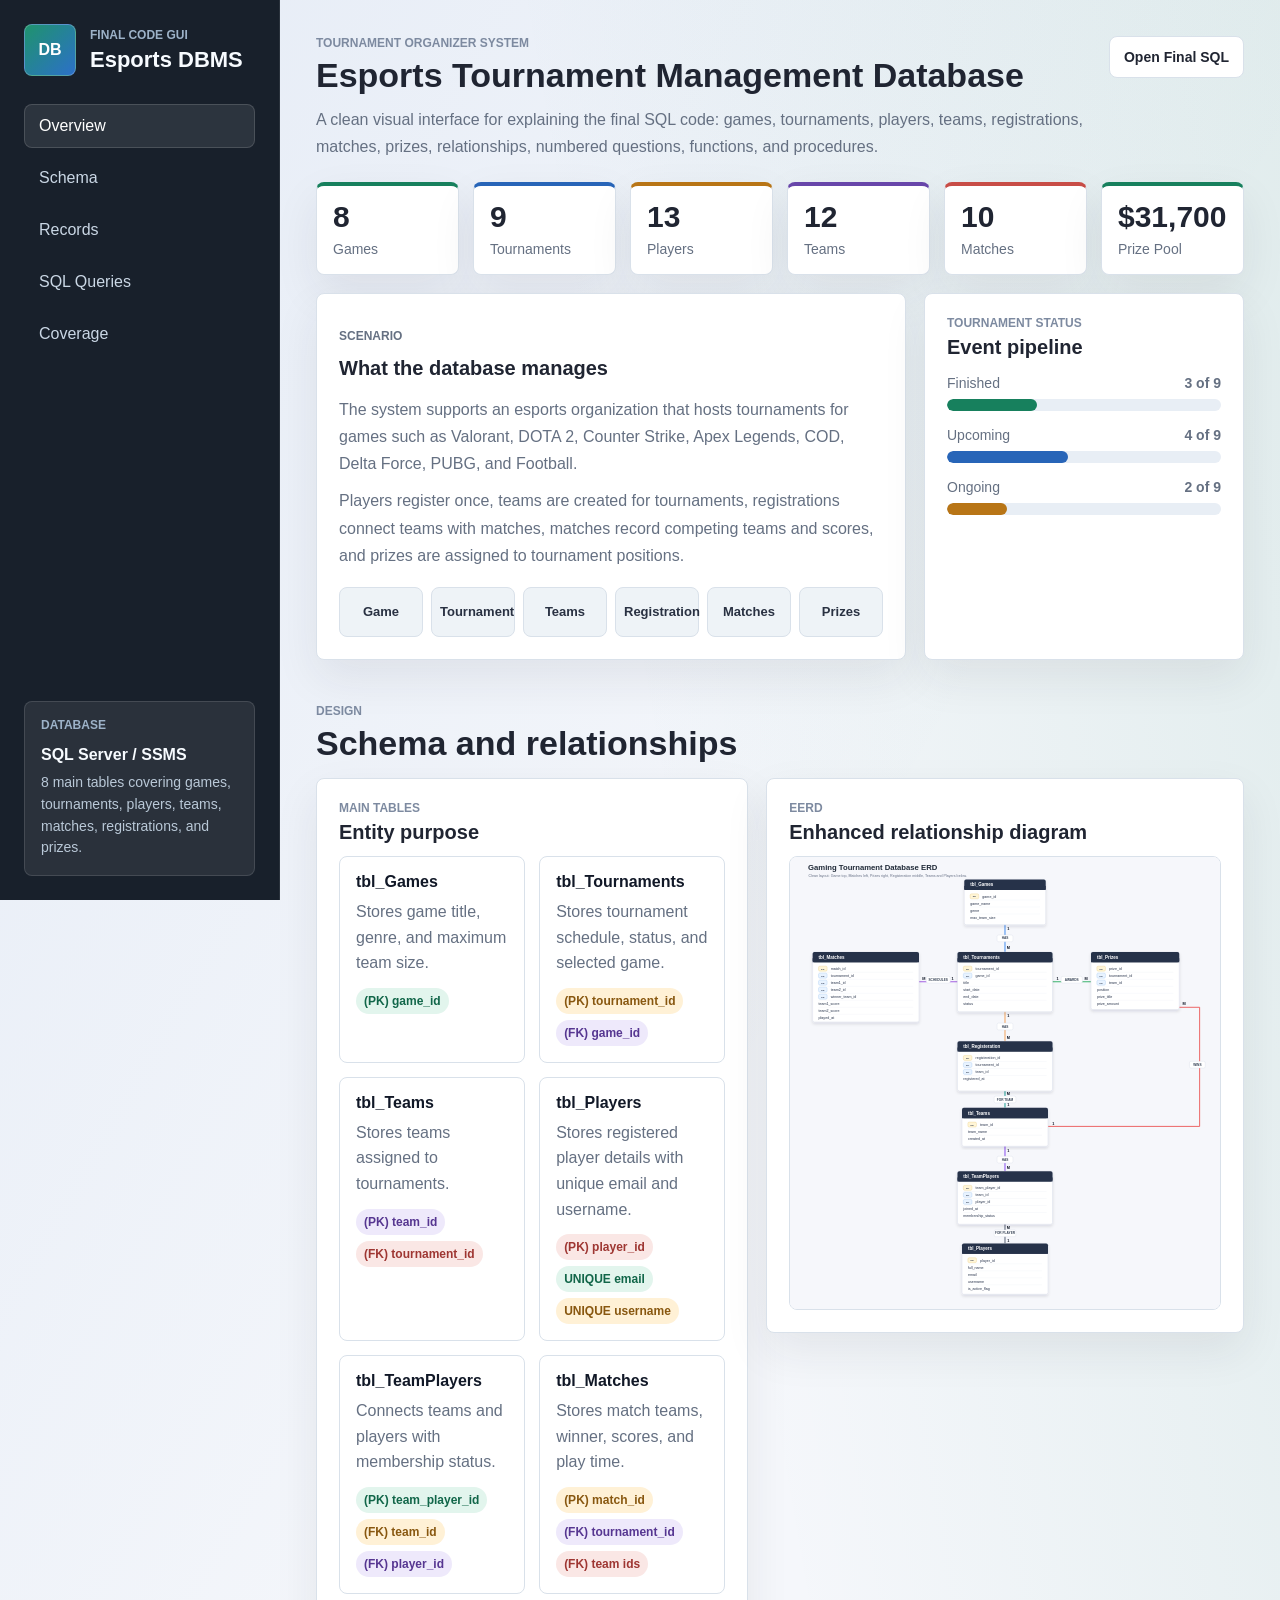
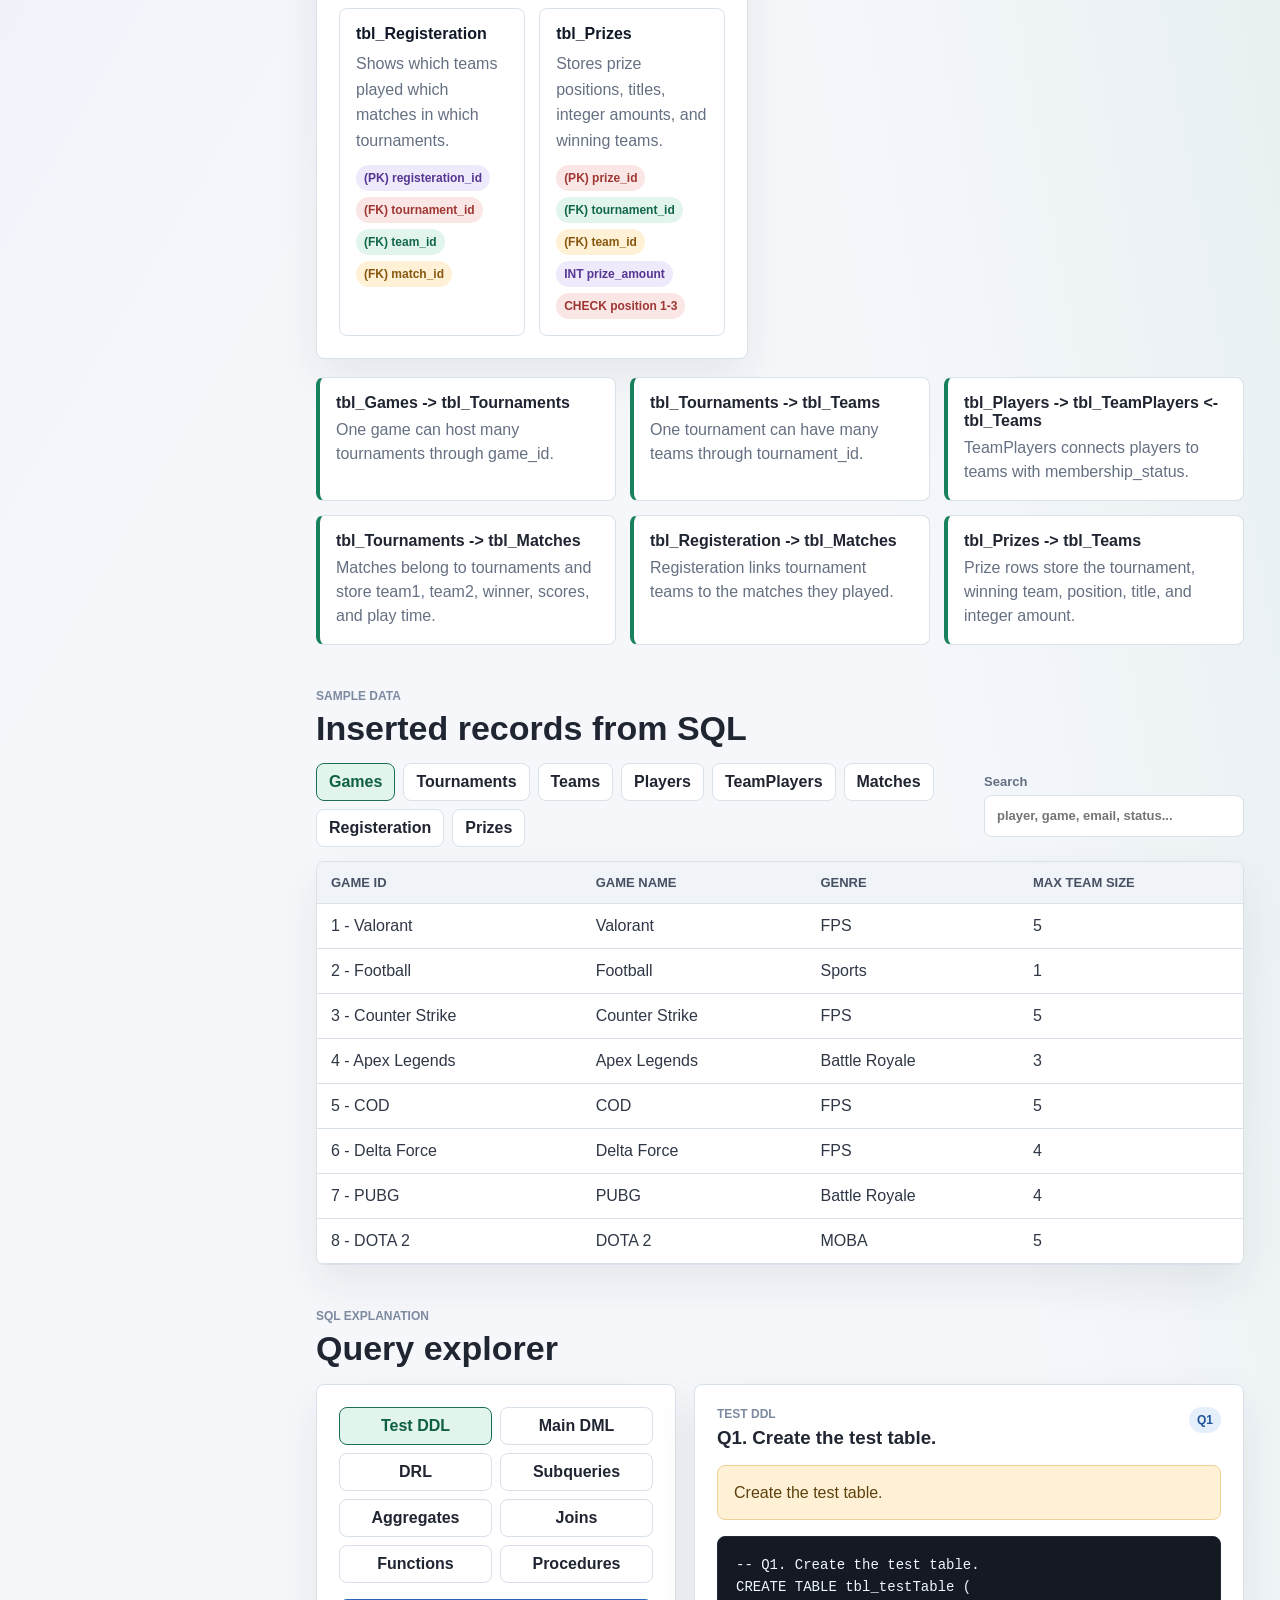
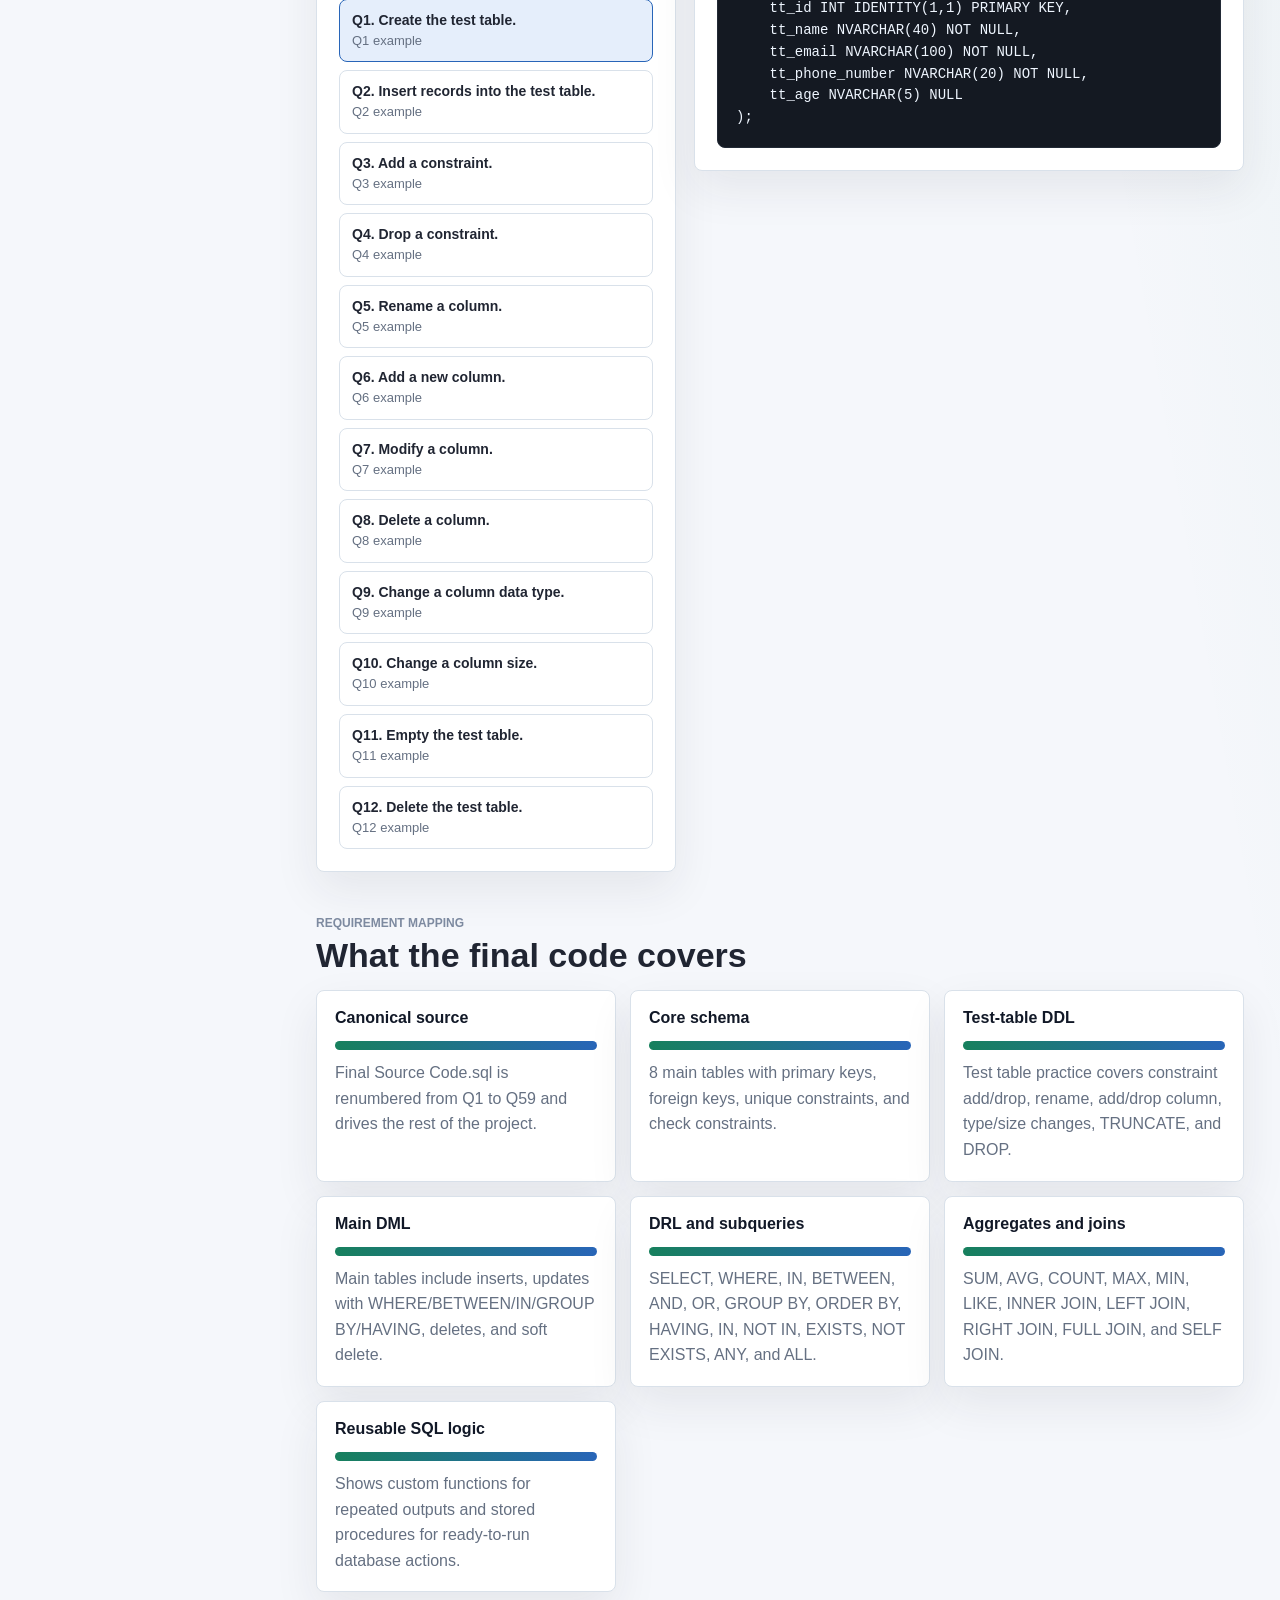
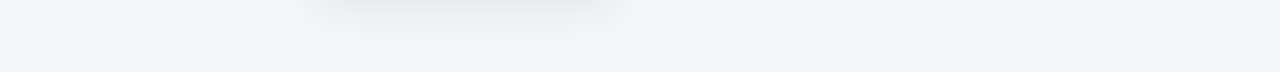
==== gui/index.html @ 872cb0bb "Complete esports tournament DBMS project" ====
<!DOCTYPE html>
<html lang="en">
<head>
  <meta charset="UTF-8">
  <meta name="viewport" content="width=device-width, initial-scale=1.0">
  <title>Esports Tournament DBMS GUI</title>
  <link rel="stylesheet" href="style.css">
</head>
<body>
  <div class="app-shell">
    <aside class="sidebar" aria-label="Project navigation">
      <div class="brand">
        <div class="brand-mark">DB</div>
        <div>
          <p class="eyebrow">Final Code GUI</p>
          <h1>Esports DBMS</h1>
        </div>
      </div>

      <nav class="nav-list">
        <a href="#overview" class="nav-link active">Overview</a>
        <a href="#schema" class="nav-link">Schema</a>
        <a href="#records" class="nav-link">Records</a>
        <a href="#queries" class="nav-link">SQL Queries</a>
        <a href="#requirements" class="nav-link">Coverage</a>
      </nav>

      <div class="sidebar-card">
        <p class="eyebrow">Database</p>
        <strong>SQL Server / SSMS</strong>
        <span>8 main tables covering games, tournaments, players, teams, matches, registrations, and prizes.</span>
      </div>
    </aside>

    <main class="main">
      <section id="overview" class="section">
        <div class="topbar">
          <div>
            <p class="eyebrow">Tournament organizer system</p>
            <h2>Esports Tournament Management Database</h2>
            <p class="lead">A clean visual interface for explaining the final SQL code: games, tournaments, players, teams, registrations, matches, prizes, relationships, numbered questions, functions, and procedures.</p>
          </div>
          <div class="top-actions">
            <a class="button secondary" href="../final-source-code/Final%20Source%20Code.sql" target="_blank">Open Final SQL</a>
          </div>
        </div>

        <div class="metric-grid" id="metricGrid"></div>

        <div class="overview-grid">
          <div class="panel story-panel">
            <div class="section-heading">
              <p class="eyebrow">Scenario</p>
              <h3>What the database manages</h3>
            </div>
            <p>The system supports an esports organization that hosts tournaments for games such as Valorant, DOTA 2, Counter Strike, Apex Legends, COD, Delta Force, PUBG, and Football.</p>
            <p>Players register once, teams are created for tournaments, registrations connect teams with matches, matches record competing teams and scores, and prizes are assigned to tournament positions.</p>
            <div class="story-flow" aria-label="Database workflow">
              <span>Game</span>
              <span>Tournament</span>
              <span>Teams</span>
              <span>Registration</span>
              <span>Matches</span>
              <span>Prizes</span>
            </div>
          </div>

          <div class="panel">
            <div class="section-heading">
              <p class="eyebrow">Tournament status</p>
              <h3>Event pipeline</h3>
            </div>
            <div id="statusBars" class="status-bars"></div>
          </div>
        </div>
      </section>

      <section id="schema" class="section">
        <div class="section-heading">
          <p class="eyebrow">Design</p>
          <h2>Schema and relationships</h2>
        </div>

        <div class="schema-layout">
          <div class="panel">
            <div class="section-heading compact">
              <p class="eyebrow">Main tables</p>
              <h3>Entity purpose</h3>
            </div>
            <div class="table-card-grid" id="tableCards"></div>
          </div>

          <div class="panel erd-panel">
            <div class="section-heading compact">
              <p class="eyebrow">EERD</p>
              <h3>Enhanced relationship diagram</h3>
            </div>
            <img src="../Enhanced-ERD/visual-erd.svg" alt="Enhanced ERD diagram for esports tournament database" class="erd-image">
          </div>
        </div>

        <div class="relationship-grid" id="relationshipGrid"></div>
      </section>

      <section id="records" class="section">
        <div class="section-heading">
          <p class="eyebrow">Sample data</p>
          <h2>Inserted records from SQL</h2>
        </div>

        <div class="data-toolbar">
          <div class="tabs" id="dataTabs" aria-label="Record tables"></div>
          <label class="search-box">
            <span>Search</span>
            <input id="recordSearch" type="search" placeholder="player, game, email, status...">
          </label>
        </div>

        <div class="panel data-panel">
          <div class="table-wrap">
            <table id="recordTable"></table>
          </div>
        </div>
      </section>

      <section id="queries" class="section">
        <div class="section-heading">
          <p class="eyebrow">SQL explanation</p>
          <h2>Query explorer</h2>
        </div>

        <div class="query-layout">
          <div class="panel query-list-panel">
            <div class="tabs vertical" id="queryTabs" aria-label="SQL query categories"></div>
            <div id="queryList" class="query-list"></div>
          </div>

          <div class="panel code-panel">
            <div class="code-header">
              <div>
                <p class="eyebrow" id="queryCategory">DDL</p>
                <h3 id="queryTitle">Create database tables</h3>
              </div>
              <span id="queryBadge" class="badge">Schema</span>
            </div>
            <p id="queryPoint" class="query-point"></p>
            <pre><code id="queryCode"></code></pre>
          </div>
        </div>
      </section>

      <section id="requirements" class="section">
        <div class="section-heading">
          <p class="eyebrow">Requirement mapping</p>
          <h2>What the final code covers</h2>
        </div>

        <div class="coverage-grid" id="coverageGrid"></div>
      </section>
    </main>
  </div>

  <script src="app.js"></script>
</body>
</html>
---- gui/style.css ----
:root {
  --bg: #f5f7fb;
  --surface: #ffffff;
  --surface-soft: #eef3f7;
  --text: #202532;
  --muted: #657082;
  --line: #d9e1ea;
  --ink: #111827;
  --green: #17805d;
  --green-soft: #e2f5ed;
  --red: #c84d47;
  --red-soft: #fae7e5;
  --amber: #b87516;
  --amber-soft: #fff1d6;
  --blue: #2865b8;
  --blue-soft: #e5eefb;
  --violet: #6846aa;
  --violet-soft: #eee9fb;
  --radius: 8px;
  --shadow: 0 18px 45px rgba(32, 37, 50, 0.08);
}

* {
  box-sizing: border-box;
}

html {
  scroll-behavior: smooth;
}

body {
  margin: 0;
  min-height: 100vh;
  background:
    linear-gradient(120deg, rgba(40, 101, 184, 0.08), transparent 34%),
    linear-gradient(260deg, rgba(23, 128, 93, 0.09), transparent 36%),
    var(--bg);
  color: var(--text);
  font-family: "Segoe UI", Arial, sans-serif;
}

a {
  color: inherit;
}

.app-shell {
  display: grid;
  grid-template-columns: 280px minmax(0, 1fr);
  min-height: 100vh;
}

.sidebar {
  position: sticky;
  top: 0;
  height: 100vh;
  padding: 24px;
  background: #18202b;
  color: #f7fbff;
  display: flex;
  flex-direction: column;
  gap: 28px;
  border-right: 1px solid rgba(255, 255, 255, 0.08);
}

.brand {
  display: flex;
  align-items: center;
  gap: 14px;
}

.brand-mark {
  width: 52px;
  height: 52px;
  display: grid;
  place-items: center;
  background: linear-gradient(135deg, #1f936d, #2c70c9);
  border: 1px solid rgba(255, 255, 255, 0.22);
  border-radius: var(--radius);
  color: #ffffff;
  font-weight: 800;
  letter-spacing: 0;
}

.brand h1,
.section h2,
.panel h3 {
  margin: 0;
  letter-spacing: 0;
}

.brand h1 {
  font-size: 22px;
  line-height: 1.1;
}

.eyebrow {
  margin: 0 0 6px;
  color: #7d8aa0;
  font-size: 12px;
  font-weight: 800;
  letter-spacing: 0;
  text-transform: uppercase;
}

.sidebar .eyebrow {
  color: #9db2c8;
}

.nav-list {
  display: grid;
  gap: 8px;
}

.nav-link {
  display: block;
  padding: 12px 14px;
  border-radius: var(--radius);
  color: #cad7e5;
  text-decoration: none;
  border: 1px solid transparent;
  transition: 160ms ease;
}

.nav-link:hover,
.nav-link.active {
  background: rgba(255, 255, 255, 0.09);
  border-color: rgba(255, 255, 255, 0.14);
  color: #ffffff;
}

.sidebar-card {
  margin-top: auto;
  padding: 16px;
  display: grid;
  gap: 8px;
  border-radius: var(--radius);
  background: rgba(255, 255, 255, 0.08);
  border: 1px solid rgba(255, 255, 255, 0.12);
}

.sidebar-card span {
  color: #b9c8d7;
  font-size: 14px;
  line-height: 1.55;
}

.main {
  min-width: 0;
  padding: 36px;
}

.section {
  margin: 0 auto 44px;
  max-width: 1180px;
  scroll-margin-top: 24px;
}

.topbar {
  display: grid;
  grid-template-columns: minmax(0, 1fr) auto;
  gap: 24px;
  align-items: start;
  margin-bottom: 22px;
}

.section h2 {
  font-size: 34px;
  line-height: 1.12;
}

.lead {
  max-width: 790px;
  margin: 12px 0 0;
  color: var(--muted);
  line-height: 1.7;
  font-size: 16px;
}

.top-actions {
  display: flex;
  gap: 10px;
  align-items: center;
  flex-wrap: wrap;
  justify-content: end;
}

.button {
  min-height: 42px;
  display: inline-flex;
  align-items: center;
  justify-content: center;
  padding: 10px 14px;
  border-radius: var(--radius);
  border: 1px solid var(--line);
  text-decoration: none;
  font-weight: 800;
  font-size: 14px;
}

.button.primary {
  background: #1c6f55;
  border-color: #1c6f55;
  color: #ffffff;
}

.button.secondary {
  background: var(--surface);
  color: var(--text);
}

.metric-grid {
  display: grid;
  grid-template-columns: repeat(6, minmax(0, 1fr));
  gap: 14px;
  margin-bottom: 18px;
}

.metric-card,
.panel,
.mini-card,
.coverage-card {
  background: var(--surface);
  border: 1px solid var(--line);
  border-radius: var(--radius);
  box-shadow: var(--shadow);
}

.metric-card {
  padding: 16px;
}

.metric-card strong {
  display: block;
  font-size: 30px;
  line-height: 1;
  margin-bottom: 8px;
}

.metric-card span {
  color: var(--muted);
  font-size: 14px;
}

.accent-green {
  border-top: 4px solid var(--green);
}

.accent-blue {
  border-top: 4px solid var(--blue);
}

.accent-amber {
  border-top: 4px solid var(--amber);
}

.accent-red {
  border-top: 4px solid var(--red);
}

.accent-violet {
  border-top: 4px solid var(--violet);
}

.overview-grid,
.schema-layout,
.query-layout {
  display: grid;
  gap: 18px;
}

.overview-grid {
  grid-template-columns: minmax(0, 1.35fr) minmax(320px, 0.65fr);
}

.schema-layout {
  grid-template-columns: minmax(0, 0.95fr) minmax(360px, 1.05fr);
  align-items: start;
}

.query-layout {
  grid-template-columns: 360px minmax(0, 1fr);
  align-items: start;
}

.panel {
  padding: 22px;
  min-width: 0;
}

.story-panel p {
  color: var(--muted);
  line-height: 1.7;
  margin: 10px 0;
}

.section-heading {
  margin-bottom: 16px;
}

.section-heading.compact {
  margin-bottom: 12px;
}

.section-heading h3 {
  font-size: 20px;
}

.story-flow {
  display: grid;
  grid-template-columns: repeat(6, minmax(0, 1fr));
  gap: 8px;
  margin-top: 18px;
}

.story-flow span {
  min-height: 50px;
  display: grid;
  place-items: center;
  padding: 8px;
  background: var(--surface-soft);
  border: 1px solid var(--line);
  border-radius: var(--radius);
  color: #293142;
  font-weight: 800;
  text-align: center;
  font-size: 13px;
}

.status-bars {
  display: grid;
  gap: 16px;
}

.status-row {
  display: grid;
  gap: 8px;
}

.status-label {
  display: flex;
  justify-content: space-between;
  color: var(--muted);
  font-size: 14px;
}

.bar-track {
  height: 12px;
  overflow: hidden;
  border-radius: 999px;
  background: #e8eef5;
}

.bar-fill {
  height: 100%;
  border-radius: 999px;
}

.bar-fill.finished {
  background: var(--green);
}

.bar-fill.upcoming {
  background: var(--blue);
}

.bar-fill.ongoing {
  background: var(--amber);
}

.table-card-grid,
.relationship-grid,
.coverage-grid {
  display: grid;
  gap: 14px;
}

.table-card-grid {
  grid-template-columns: repeat(2, minmax(0, 1fr));
}

.mini-card {
  padding: 16px;
  box-shadow: none;
}

.mini-card strong,
.coverage-card strong {
  display: block;
  margin-bottom: 8px;
  color: var(--ink);
}

.mini-card p,
.coverage-card p {
  margin: 0;
  color: var(--muted);
  line-height: 1.6;
}

.tag-list {
  display: flex;
  flex-wrap: wrap;
  gap: 6px;
  margin-top: 12px;
}

.tag,
.badge {
  display: inline-flex;
  align-items: center;
  min-height: 26px;
  padding: 4px 8px;
  border-radius: 999px;
  background: var(--blue-soft);
  color: #1f5598;
  font-size: 12px;
  font-weight: 800;
}

.tag.green {
  background: var(--green-soft);
  color: #116649;
}

.tag.amber {
  background: var(--amber-soft);
  color: #88570f;
}

.tag.red {
  background: var(--red-soft);
  color: #9e3632;
}

.tag.violet {
  background: var(--violet-soft);
  color: #563691;
}

.erd-panel {
  overflow: hidden;
}

.erd-image {
  display: block;
  width: 100%;
  max-height: 570px;
  object-fit: contain;
  border: 1px solid var(--line);
  border-radius: var(--radius);
  background: #ffffff;
}

.relationship-grid {
  grid-template-columns: repeat(3, minmax(0, 1fr));
  margin-top: 18px;
}

.relationship-card {
  padding: 16px;
  background: #ffffff;
  border: 1px solid var(--line);
  border-left: 4px solid var(--green);
  border-radius: var(--radius);
}

.relationship-card strong {
  display: block;
  margin-bottom: 6px;
}

.relationship-card span {
  color: var(--muted);
  line-height: 1.5;
}

.data-toolbar {
  display: grid;
  grid-template-columns: minmax(0, 1fr) 260px;
  gap: 14px;
  align-items: center;
  margin-bottom: 14px;
}

.tabs {
  display: flex;
  flex-wrap: wrap;
  gap: 8px;
}

.tabs.vertical {
  display: grid;
  grid-template-columns: repeat(2, minmax(0, 1fr));
  margin-bottom: 16px;
}

.tab-button {
  min-height: 38px;
  padding: 8px 12px;
  border: 1px solid var(--line);
  border-radius: var(--radius);
  background: var(--surface);
  color: var(--text);
  cursor: pointer;
  font: inherit;
  font-weight: 800;
}

.tab-button:hover,
.tab-button.active {
  border-color: #1c6f55;
  background: var(--green-soft);
  color: #0f5f43;
}

.search-box {
  display: grid;
  gap: 6px;
  color: var(--muted);
  font-size: 13px;
  font-weight: 800;
}

.search-box input {
  width: 100%;
  min-height: 42px;
  border: 1px solid var(--line);
  border-radius: var(--radius);
  padding: 10px 12px;
  font: inherit;
  color: var(--text);
  background: var(--surface);
}

.data-panel {
  padding: 0;
  overflow: hidden;
}

.table-wrap {
  overflow: auto;
  max-height: 540px;
}

table {
  width: 100%;
  border-collapse: collapse;
  min-width: 720px;
}

th,
td {
  padding: 13px 14px;
  border-bottom: 1px solid var(--line);
  text-align: left;
  vertical-align: top;
  white-space: nowrap;
}

th {
  position: sticky;
  top: 0;
  z-index: 1;
  background: #f0f4f9;
  color: #475163;
  font-size: 13px;
  text-transform: uppercase;
  letter-spacing: 0;
}

td {
  color: #2f3746;
}

.pill {
  display: inline-flex;
  align-items: center;
  min-height: 24px;
  padding: 4px 8px;
  border-radius: 999px;
  background: #edf2f7;
  color: #344052;
  font-size: 12px;
  font-weight: 800;
}

.pill.Finished,
.pill.Active {
  background: var(--green-soft);
  color: #116649;
}

.pill.Upcoming {
  background: var(--blue-soft);
  color: #1f5598;
}

.pill.Review {
  background: var(--blue-soft);
  color: #1f5598;
}

.pill.Ongoing {
  background: var(--amber-soft);
  color: #88570f;
}

.pill.Pending {
  background: var(--amber-soft);
  color: #88570f;
}

.pill.Inactive {
  background: var(--red-soft);
  color: #9e3632;
}

.pill.Soft {
  background: var(--red-soft);
  color: #9e3632;
}

.query-list-panel {
  align-self: start;
}

.query-list {
  display: grid;
  gap: 8px;
}

.query-item {
  width: 100%;
  display: grid;
  gap: 4px;
  padding: 12px;
  border: 1px solid var(--line);
  border-radius: var(--radius);
  background: var(--surface);
  color: var(--text);
  cursor: pointer;
  text-align: left;
  font: inherit;
}

.query-item:hover,
.query-item.active {
  border-color: #2865b8;
  background: var(--blue-soft);
}

.query-item strong {
  font-size: 14px;
}

.query-item span {
  color: var(--muted);
  font-size: 13px;
  line-height: 1.35;
}

.code-panel {
  display: grid;
  gap: 16px;
  align-content: start;
}

.code-header {
  display: flex;
  align-items: start;
  justify-content: space-between;
  gap: 16px;
}

.query-point {
  margin: 0;
  padding: 14px 16px;
  border-radius: var(--radius);
  background: var(--amber-soft);
  border: 1px solid #efd098;
  color: #5d410e;
  line-height: 1.6;
}

pre {
  margin: 0;
  max-height: 510px;
  overflow: auto;
  background: #141922;
  color: #eff6ff;
  border-radius: var(--radius);
  border: 1px solid #222a36;
  padding: 18px;
  line-height: 1.55;
  font-size: 14px;
}

code {
  font-family: Consolas, "Courier New", monospace;
}

.coverage-grid {
  grid-template-columns: repeat(3, minmax(0, 1fr));
}

.coverage-card {
  padding: 18px;
}

.coverage-card .progress {
  height: 9px;
  background: #e8eef5;
  border-radius: 999px;
  overflow: hidden;
  margin: 14px 0 10px;
}

.coverage-card .progress span {
  display: block;
  height: 100%;
  width: 100%;
  background: linear-gradient(90deg, var(--green), var(--blue));
}

@media (max-width: 1100px) {
  .metric-grid {
    grid-template-columns: repeat(3, minmax(0, 1fr));
  }

  .overview-grid,
  .schema-layout,
  .query-layout {
    grid-template-columns: 1fr;
  }

  .relationship-grid,
  .coverage-grid {
    grid-template-columns: repeat(2, minmax(0, 1fr));
  }
}

@media (max-width: 860px) {
  .app-shell {
    grid-template-columns: 1fr;
  }

  .sidebar {
    position: static;
    height: auto;
  }

  .nav-list {
    grid-template-columns: repeat(3, minmax(0, 1fr));
  }

  .main {
    padding: 24px 16px;
  }

  .topbar,
  .data-toolbar {
    grid-template-columns: 1fr;
  }

  .top-actions {
    justify-content: start;
  }

  .story-flow,
  .table-card-grid {
    grid-template-columns: repeat(2, minmax(0, 1fr));
  }
}

@media (max-width: 620px) {
  .section h2 {
    font-size: 27px;
  }

  .metric-grid,
  .relationship-grid,
  .coverage-grid,
  .story-flow,
  .table-card-grid,
  .nav-list,
  .tabs.vertical {
    grid-template-columns: 1fr;
  }

  .top-actions,
  .button {
    width: 100%;
  }
}

@media print {
  body {
    background: #ffffff;
  }

  .sidebar,
  .top-actions,
  .data-toolbar,
  .query-list-panel {
    display: none;
  }

  .app-shell,
  .query-layout {
    display: block;
  }

  .main {
    padding: 0;
  }

  .section {
    break-inside: avoid;
    margin-bottom: 24px;
  }

  .panel,
  .metric-card,
  .coverage-card {
    box-shadow: none;
  }
}
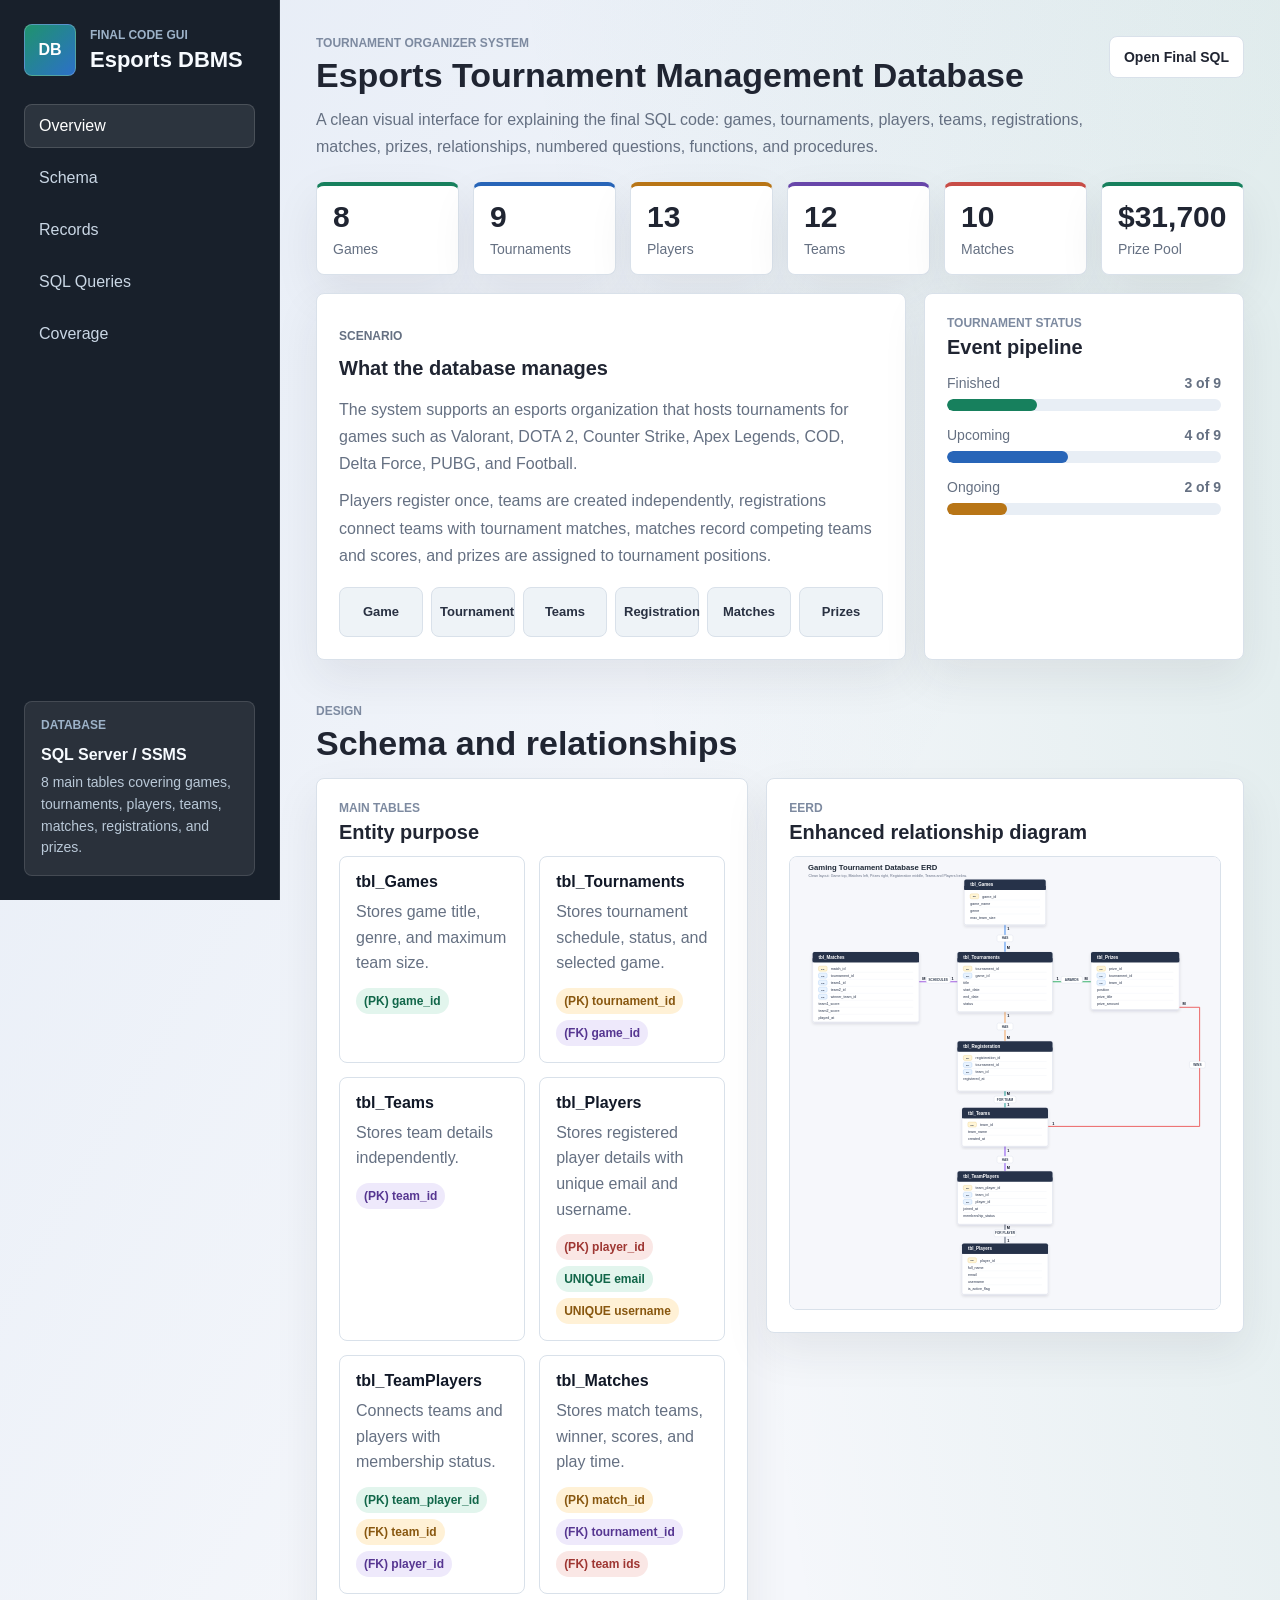
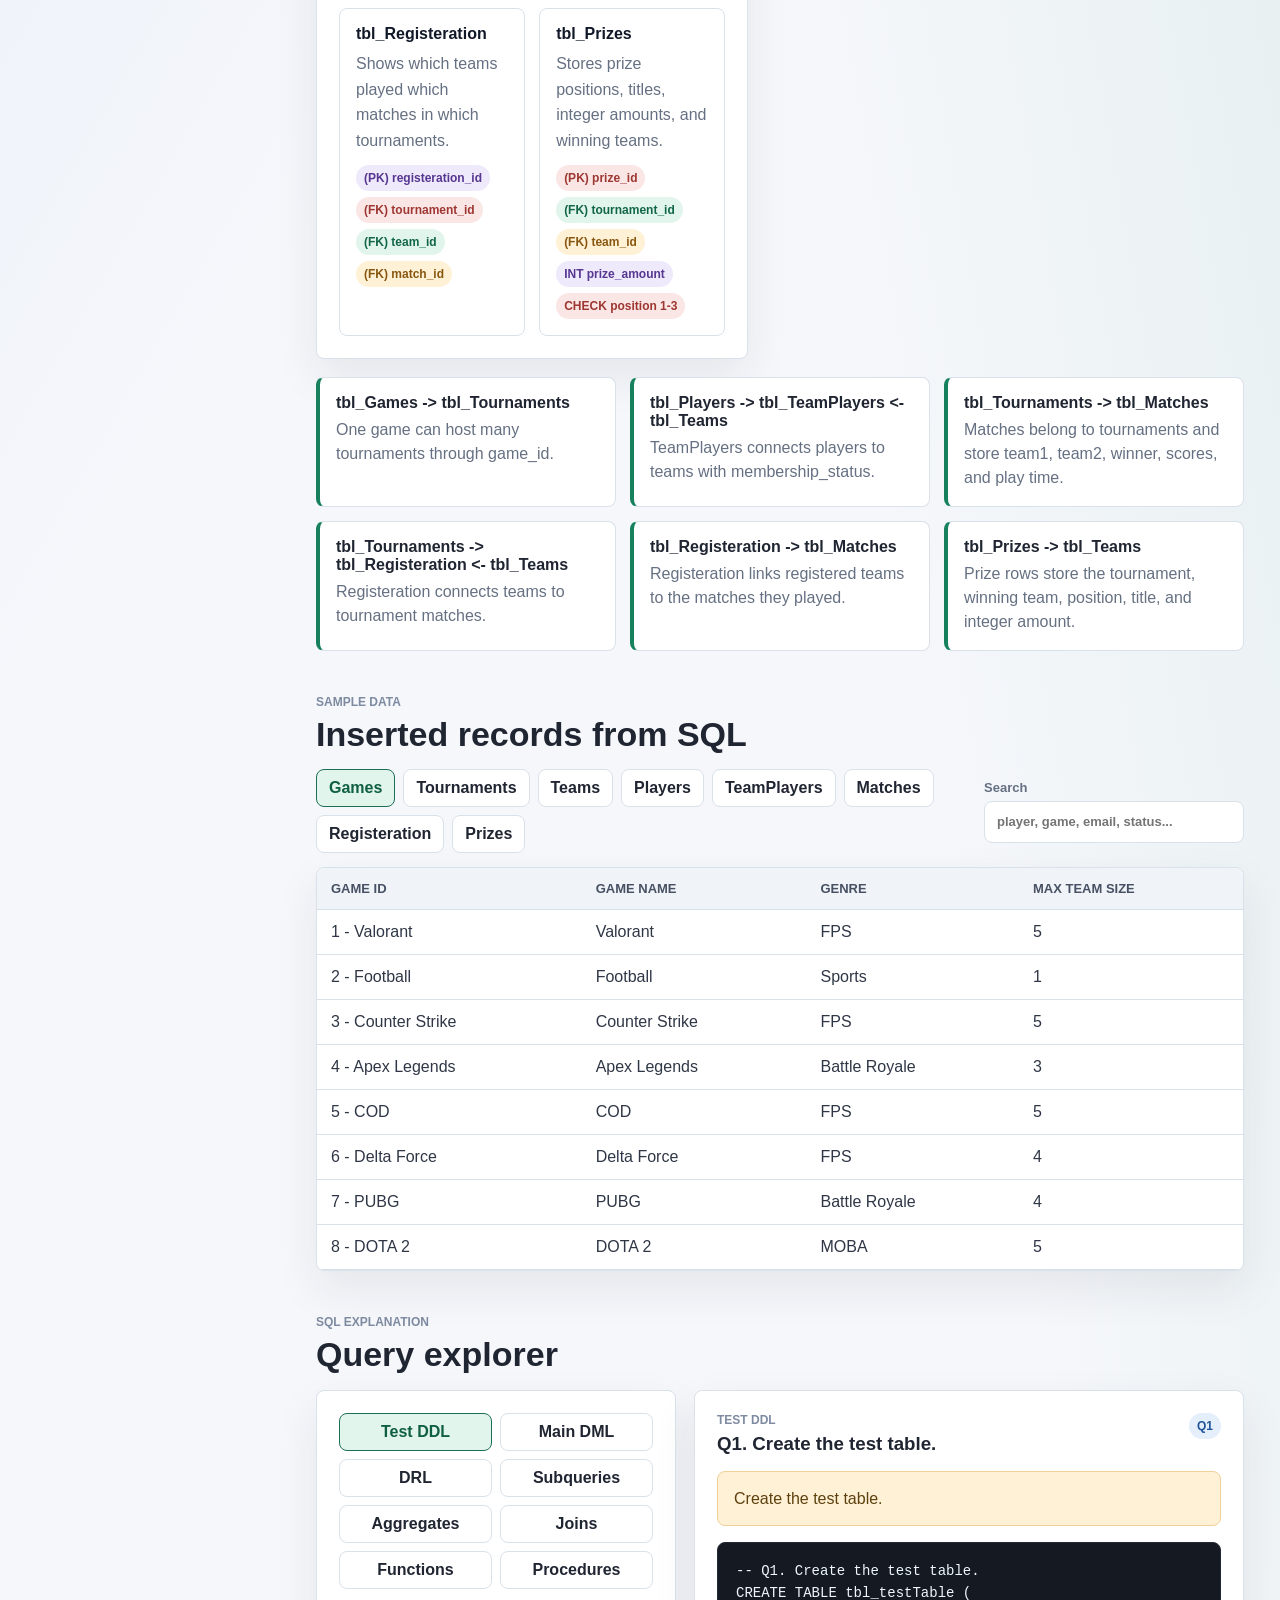
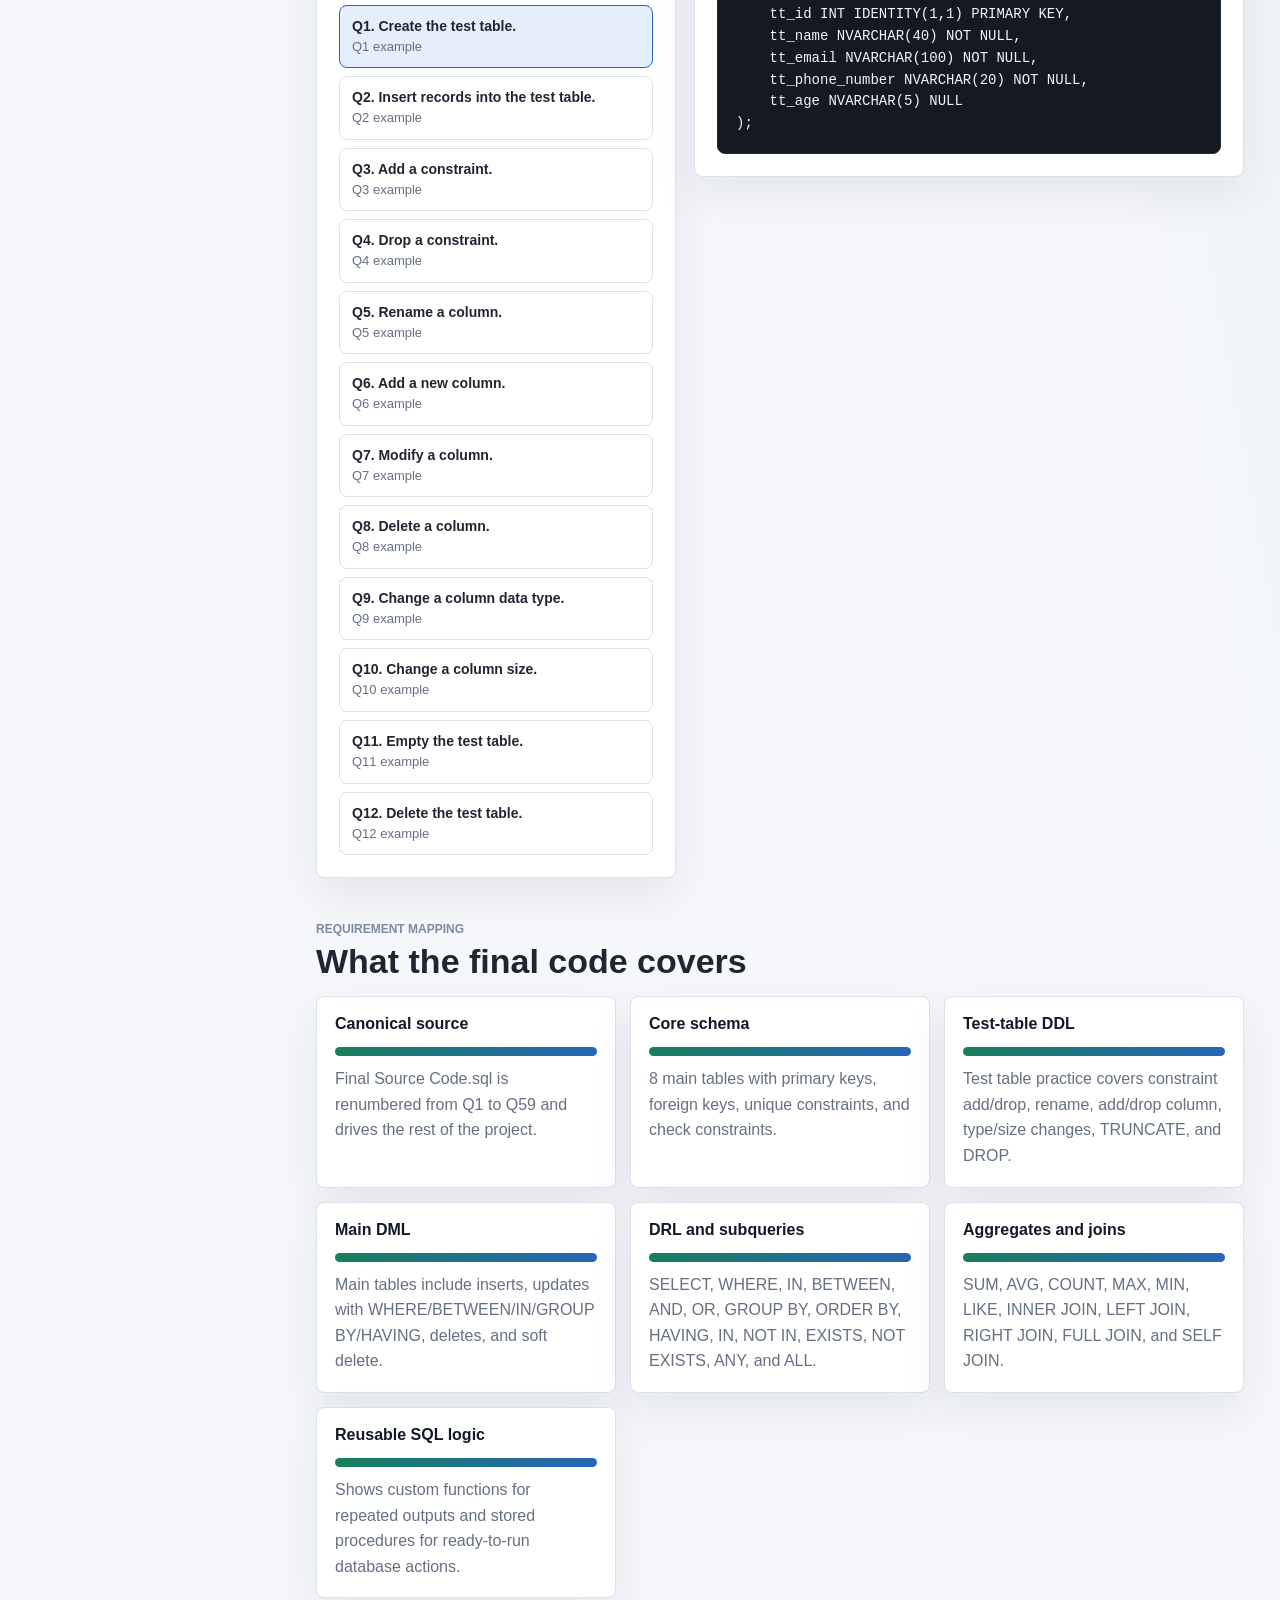
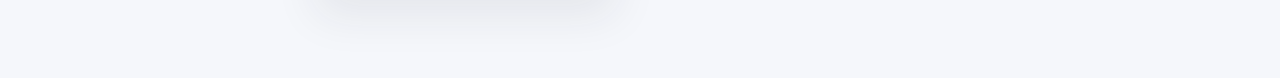
==== commit 34726366: "Update index.html" ====
--- a/gui/index.html
+++ b/gui/index.html
@@ -54,7 +54,7 @@
               <h3>What the database manages</h3>
             </div>
             <p>The system supports an esports organization that hosts tournaments for games such as Valorant, DOTA 2, Counter Strike, Apex Legends, COD, Delta Force, PUBG, and Football.</p>
-            <p>Players register once, teams are created for tournaments, registrations connect teams with matches, matches record competing teams and scores, and prizes are assigned to tournament positions.</p>
+            <p>Players register once, teams are created independently, registrations connect teams with tournament matches, matches record competing teams and scores, and prizes are assigned to tournament positions.</p>
             <div class="story-flow" aria-label="Database workflow">
               <span>Game</span>
               <span>Tournament</span>
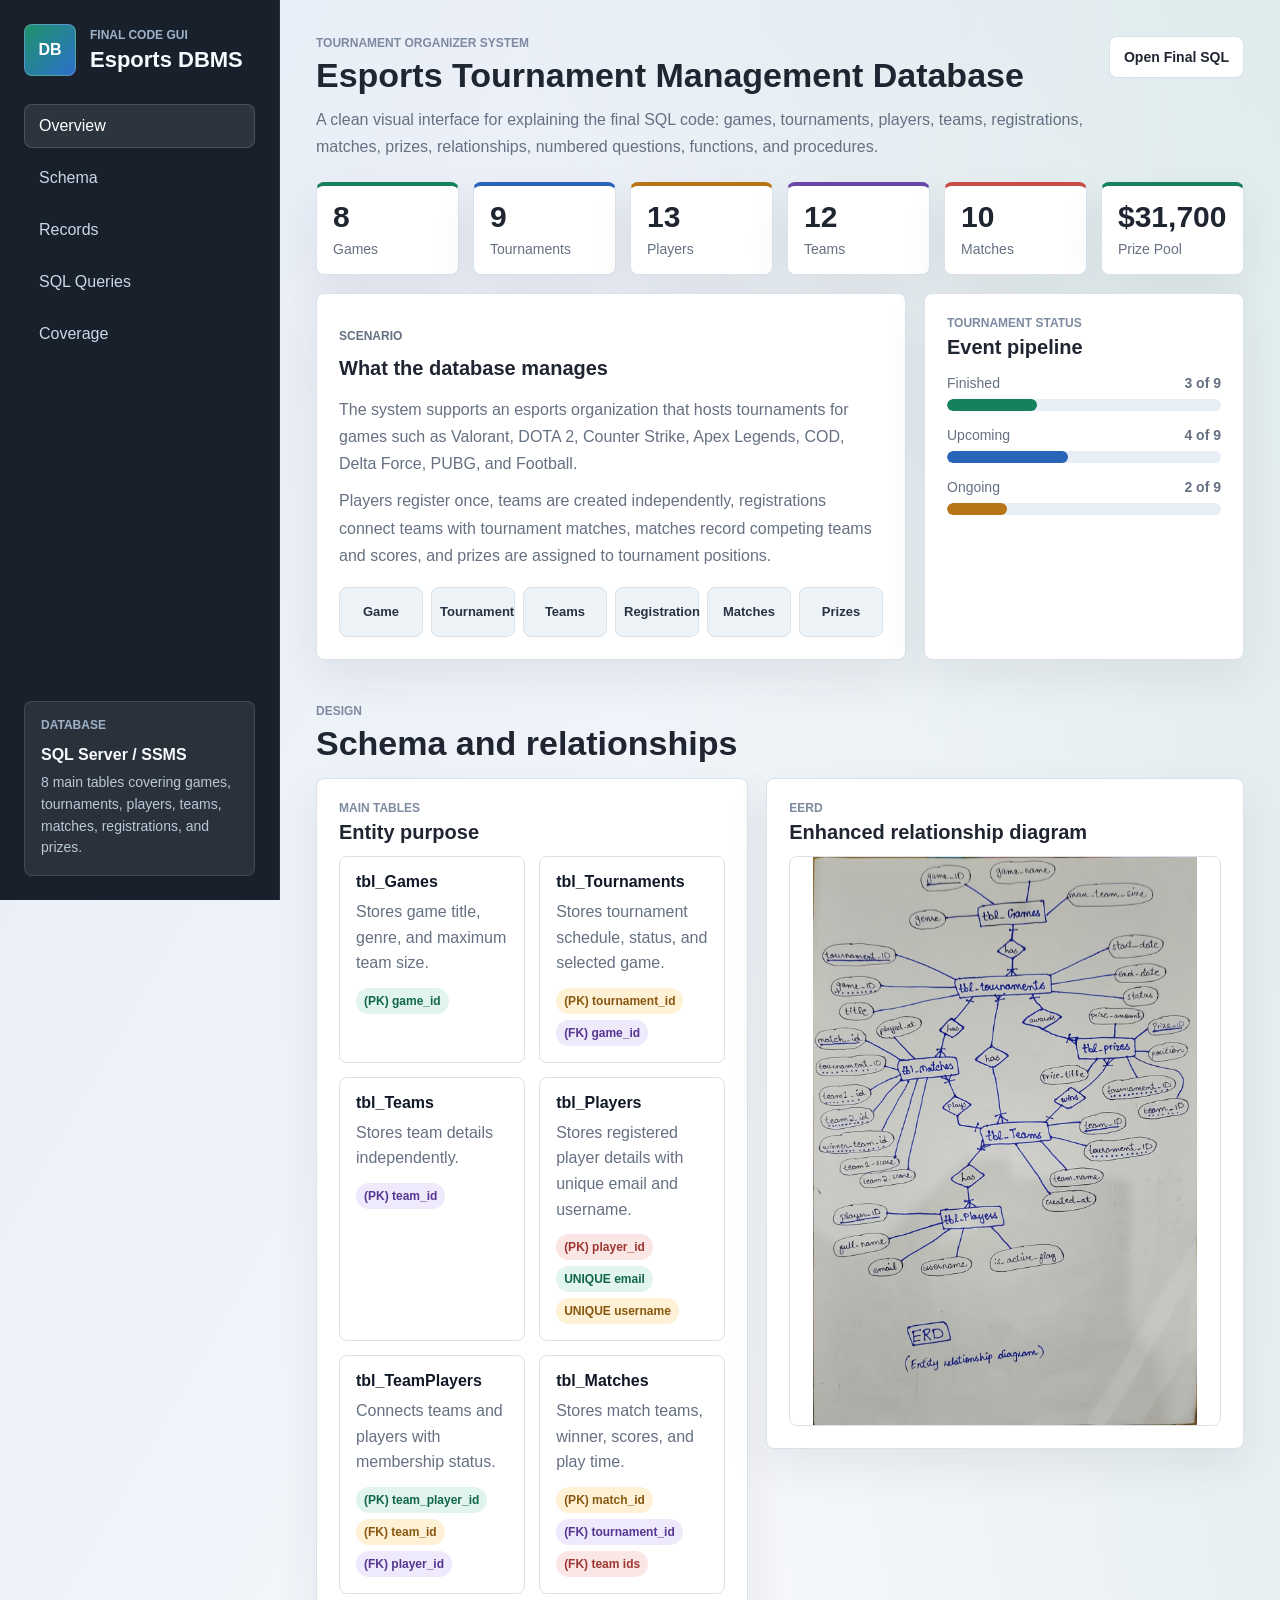
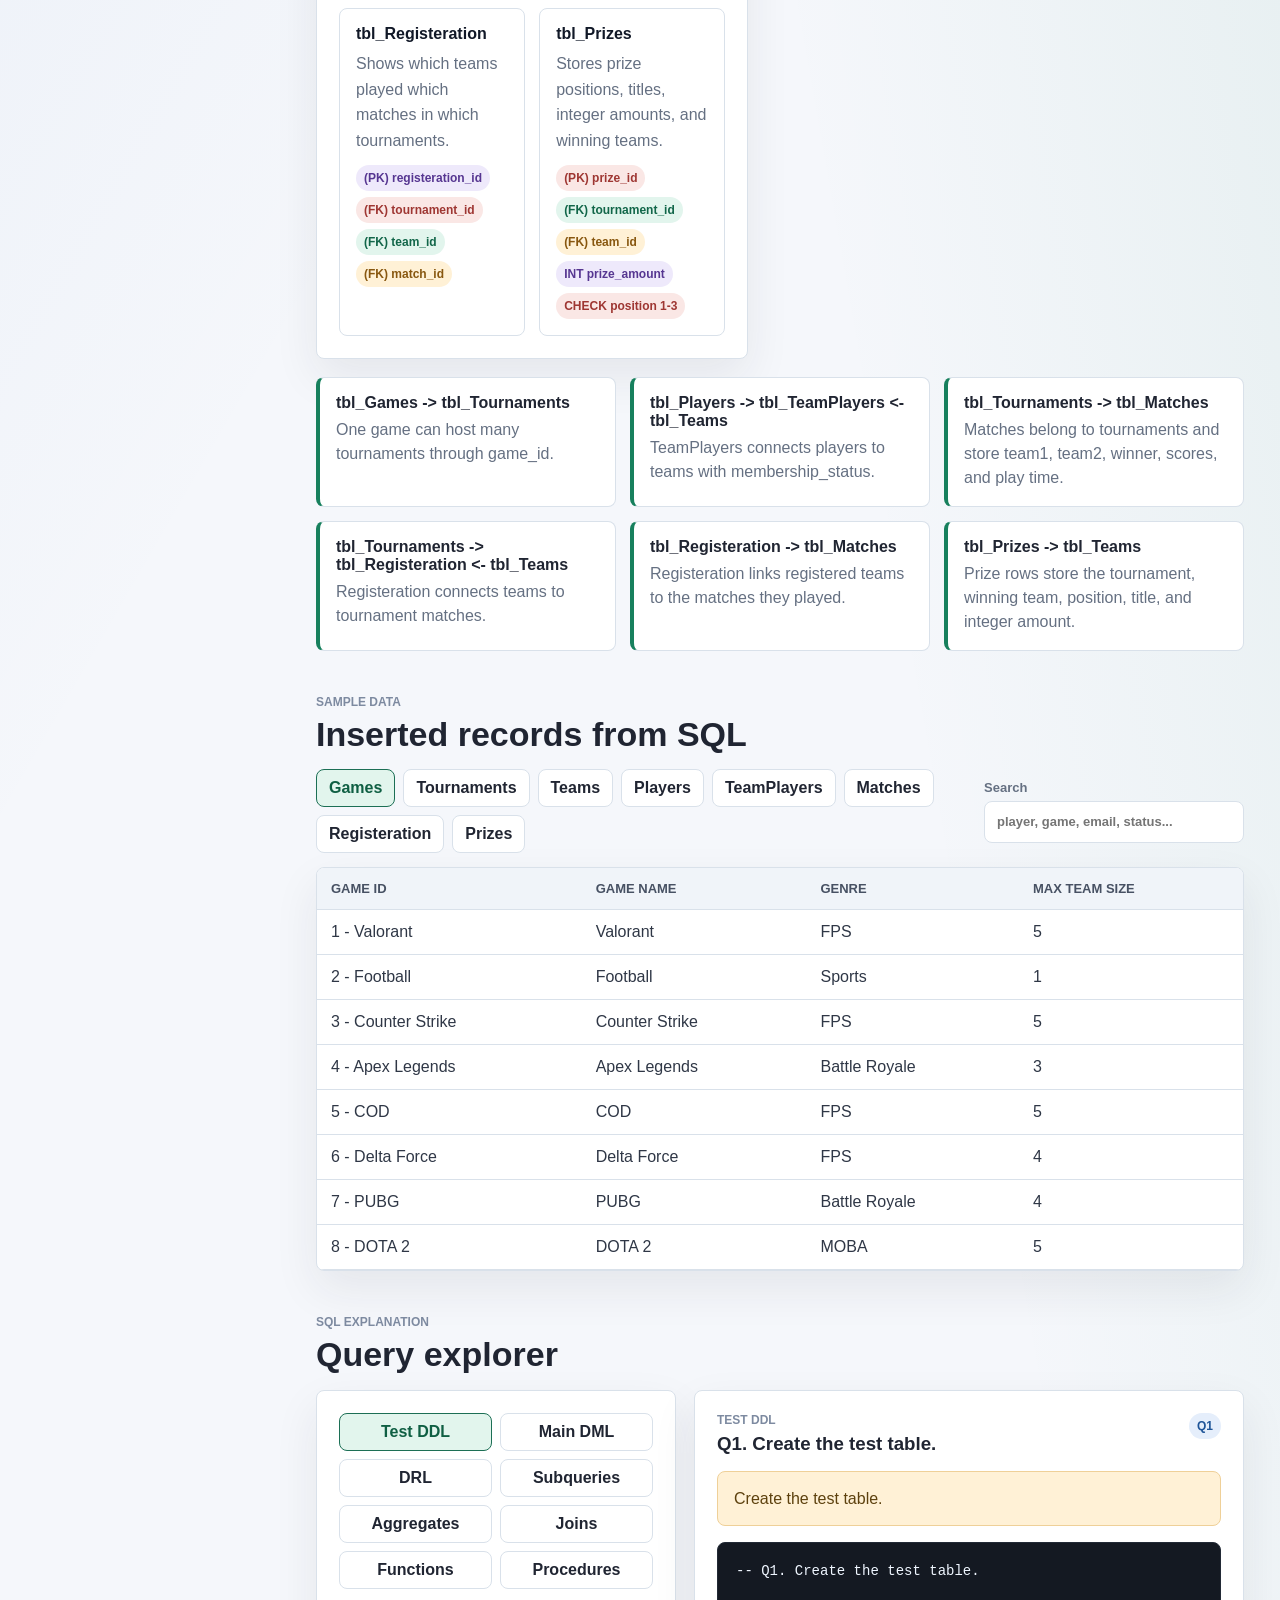
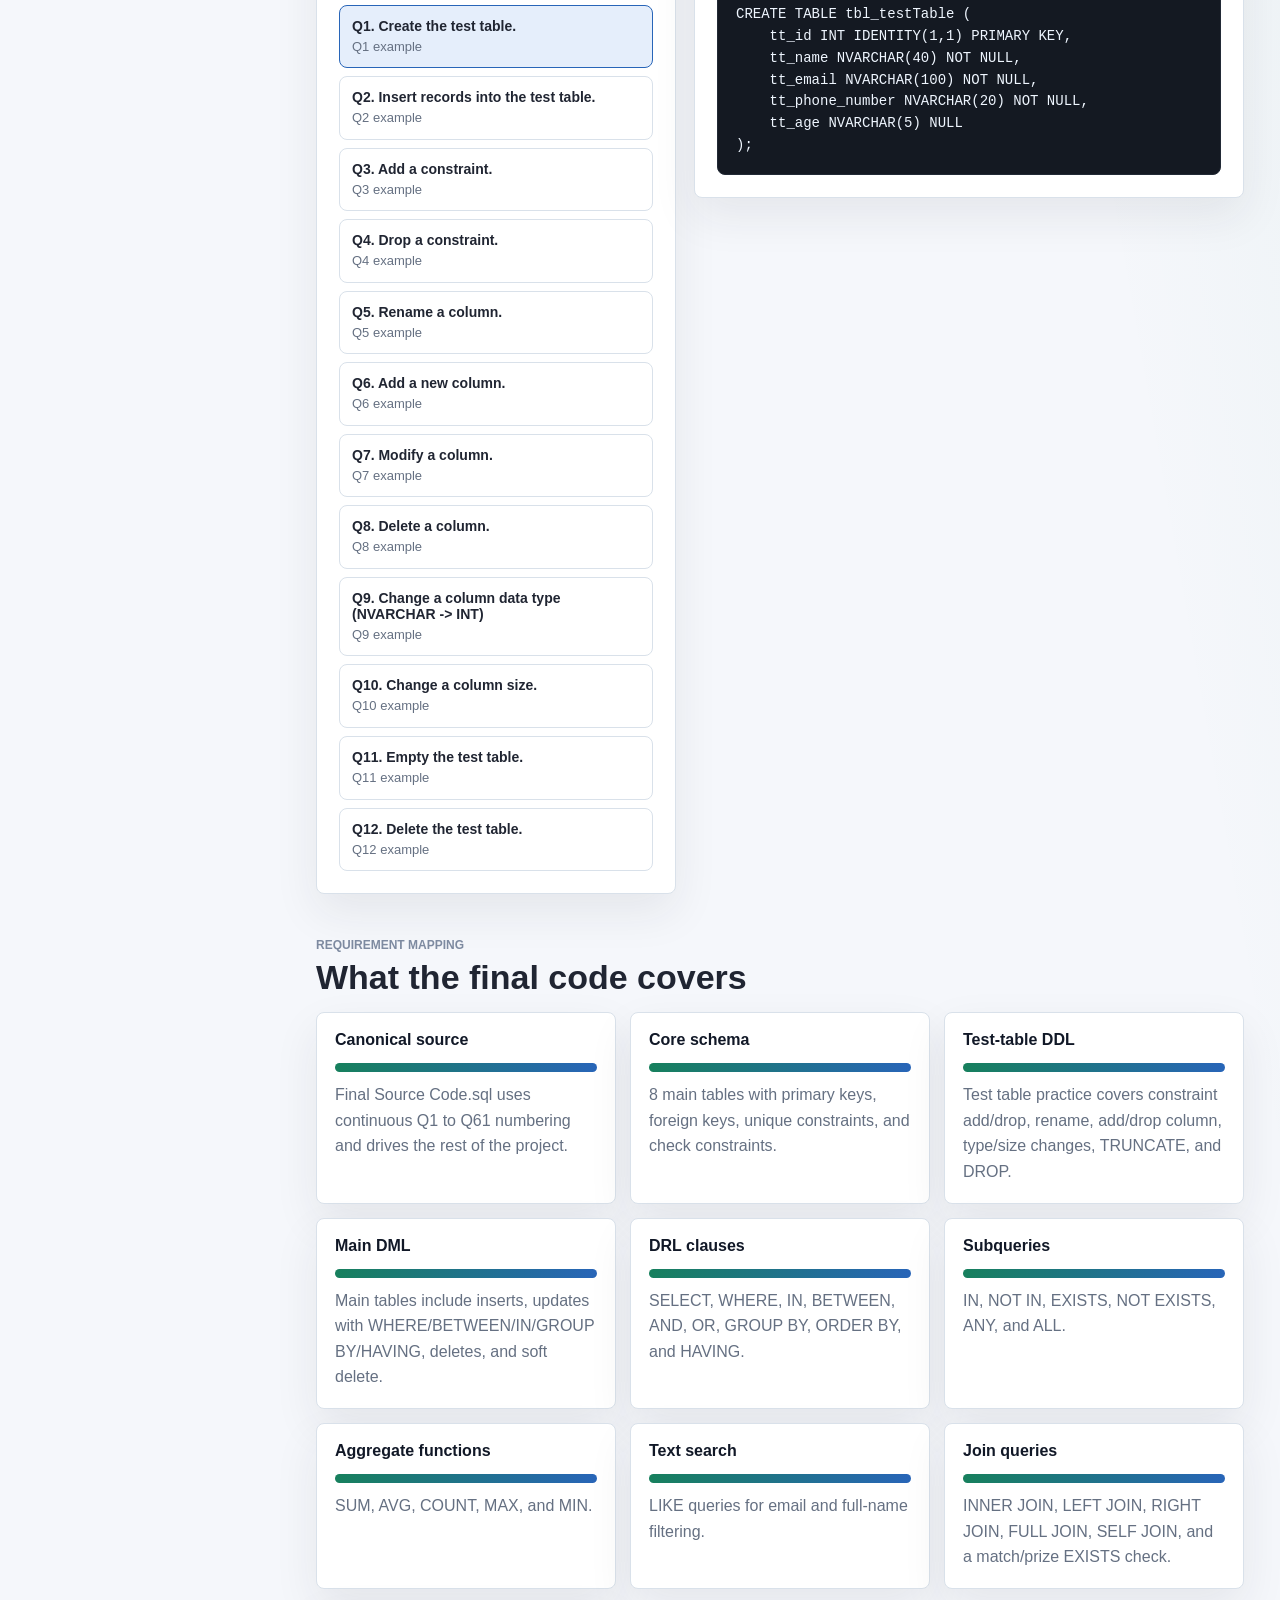
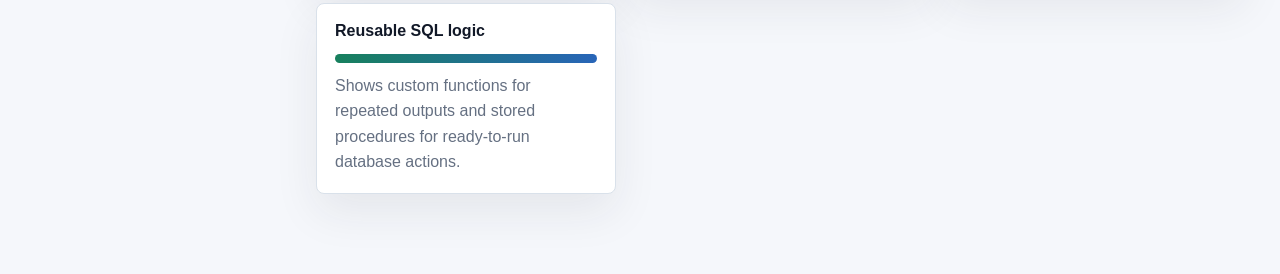
==== commit 65e42247: "Refactor README/docs and update GUI ERD reference Reorganize and clarify README content (main files," ====
--- a/gui/index.html
+++ b/gui/index.html
@@ -95,7 +95,7 @@
               <p class="eyebrow">EERD</p>
               <h3>Enhanced relationship diagram</h3>
             </div>
-            <img src="../Enhanced-ERD/visual-erd.svg" alt="Enhanced ERD diagram for esports tournament database" class="erd-image">
+            <img src="../Enhanced-ERD/EERD.jpeg" alt="Enhanced EERD diagram for esports tournament database" class="erd-image">
           </div>
         </div>
 
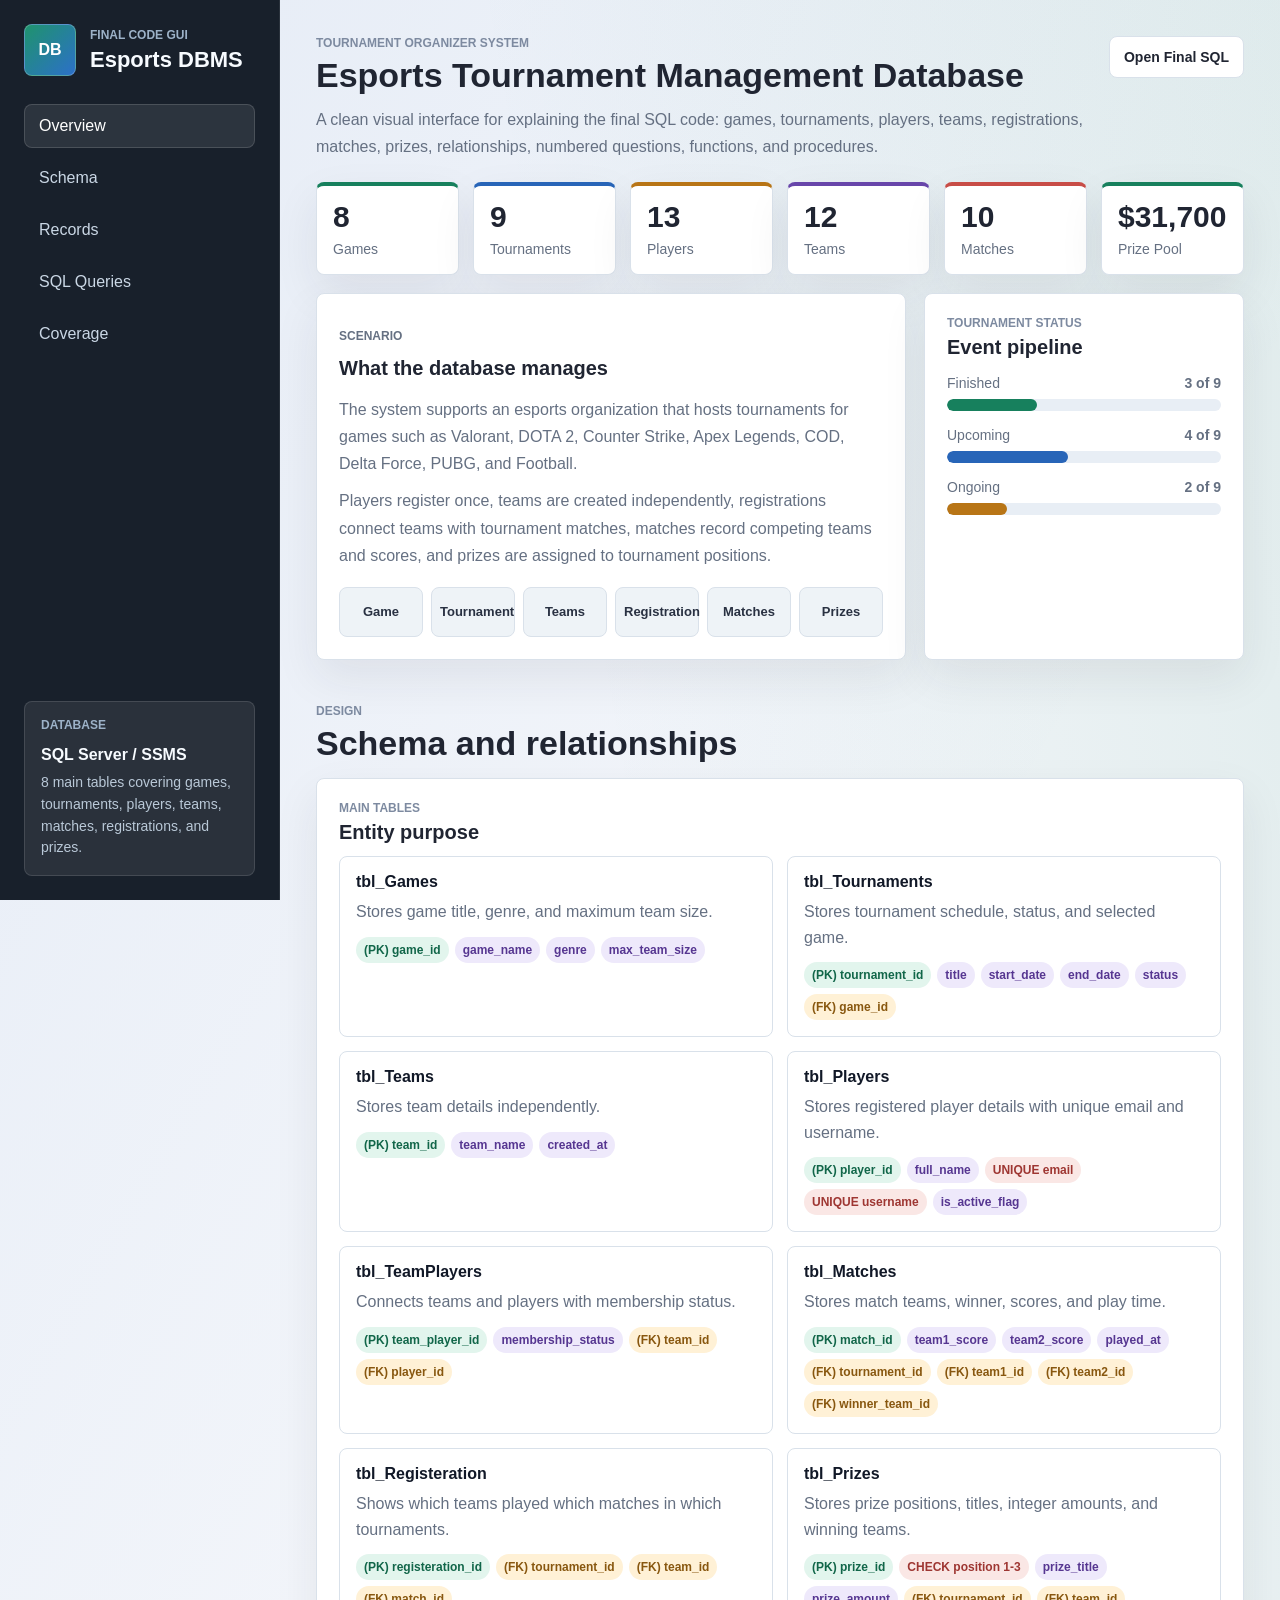
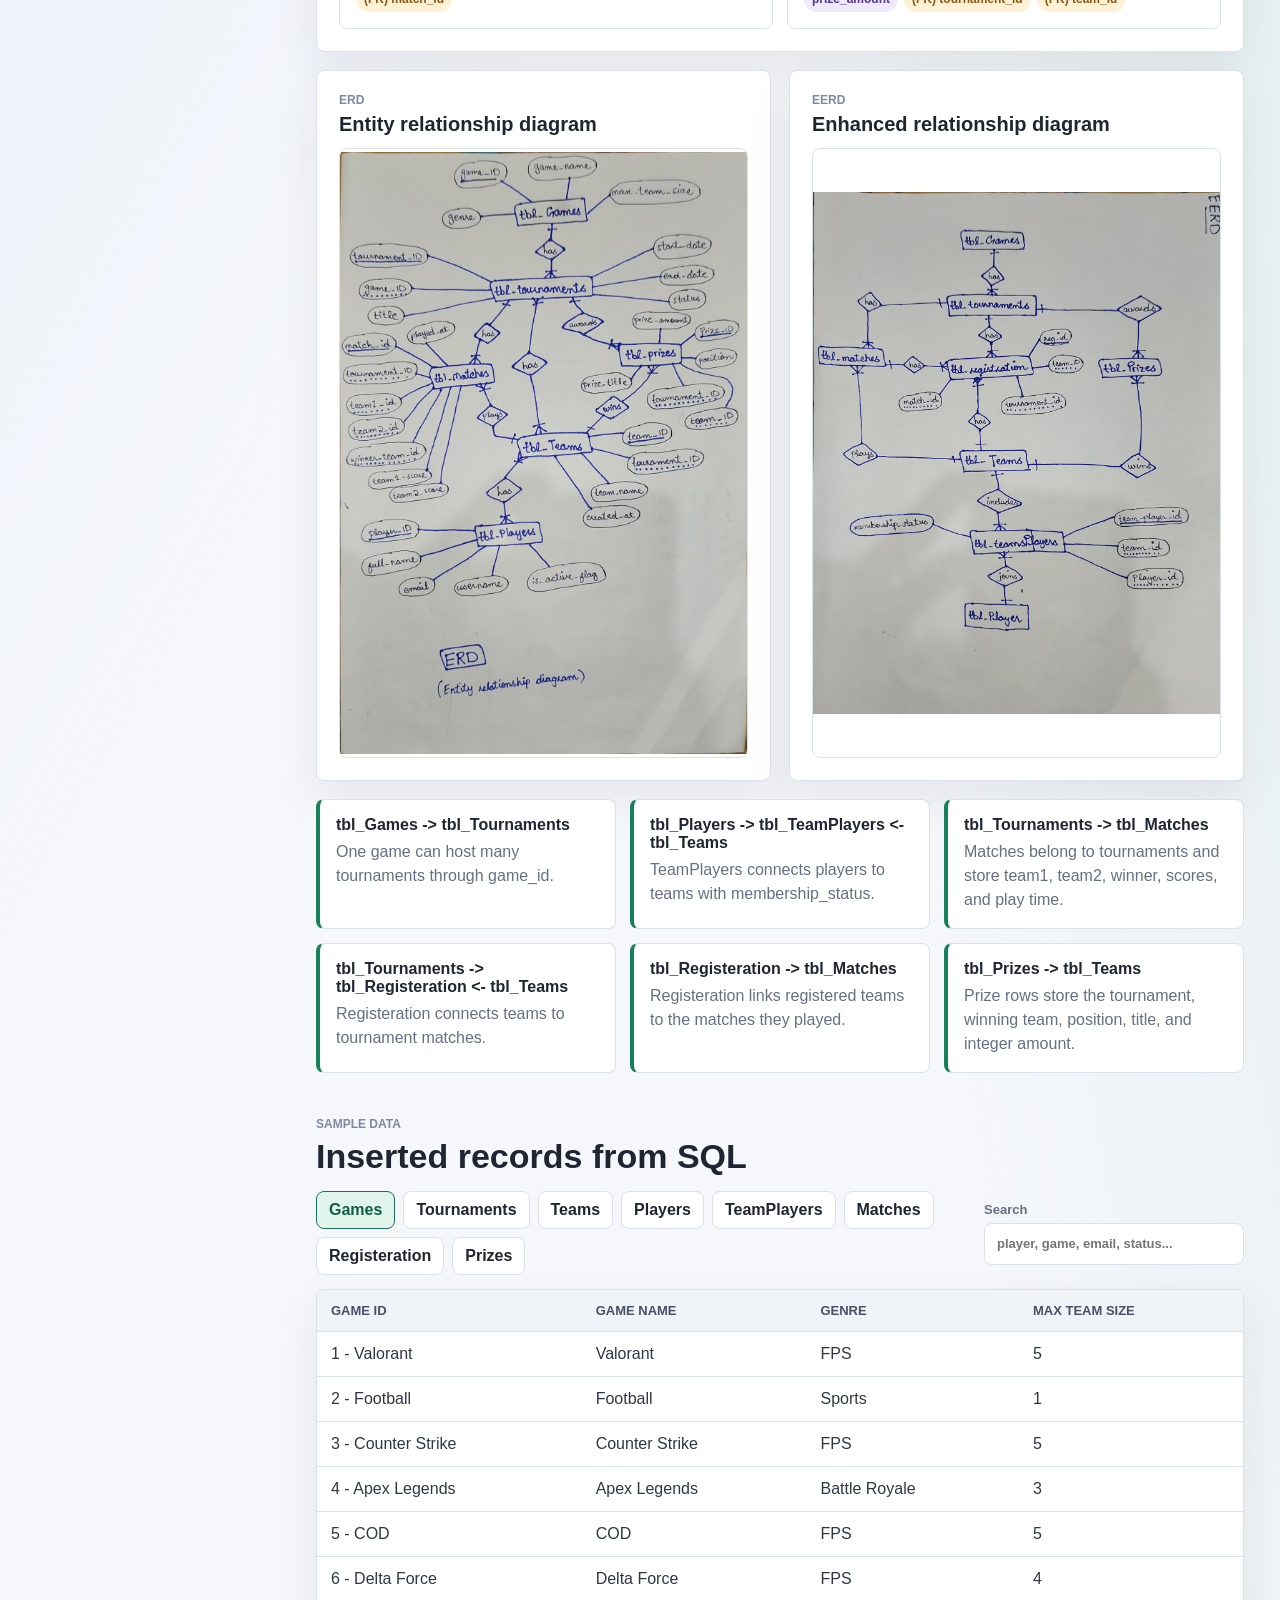
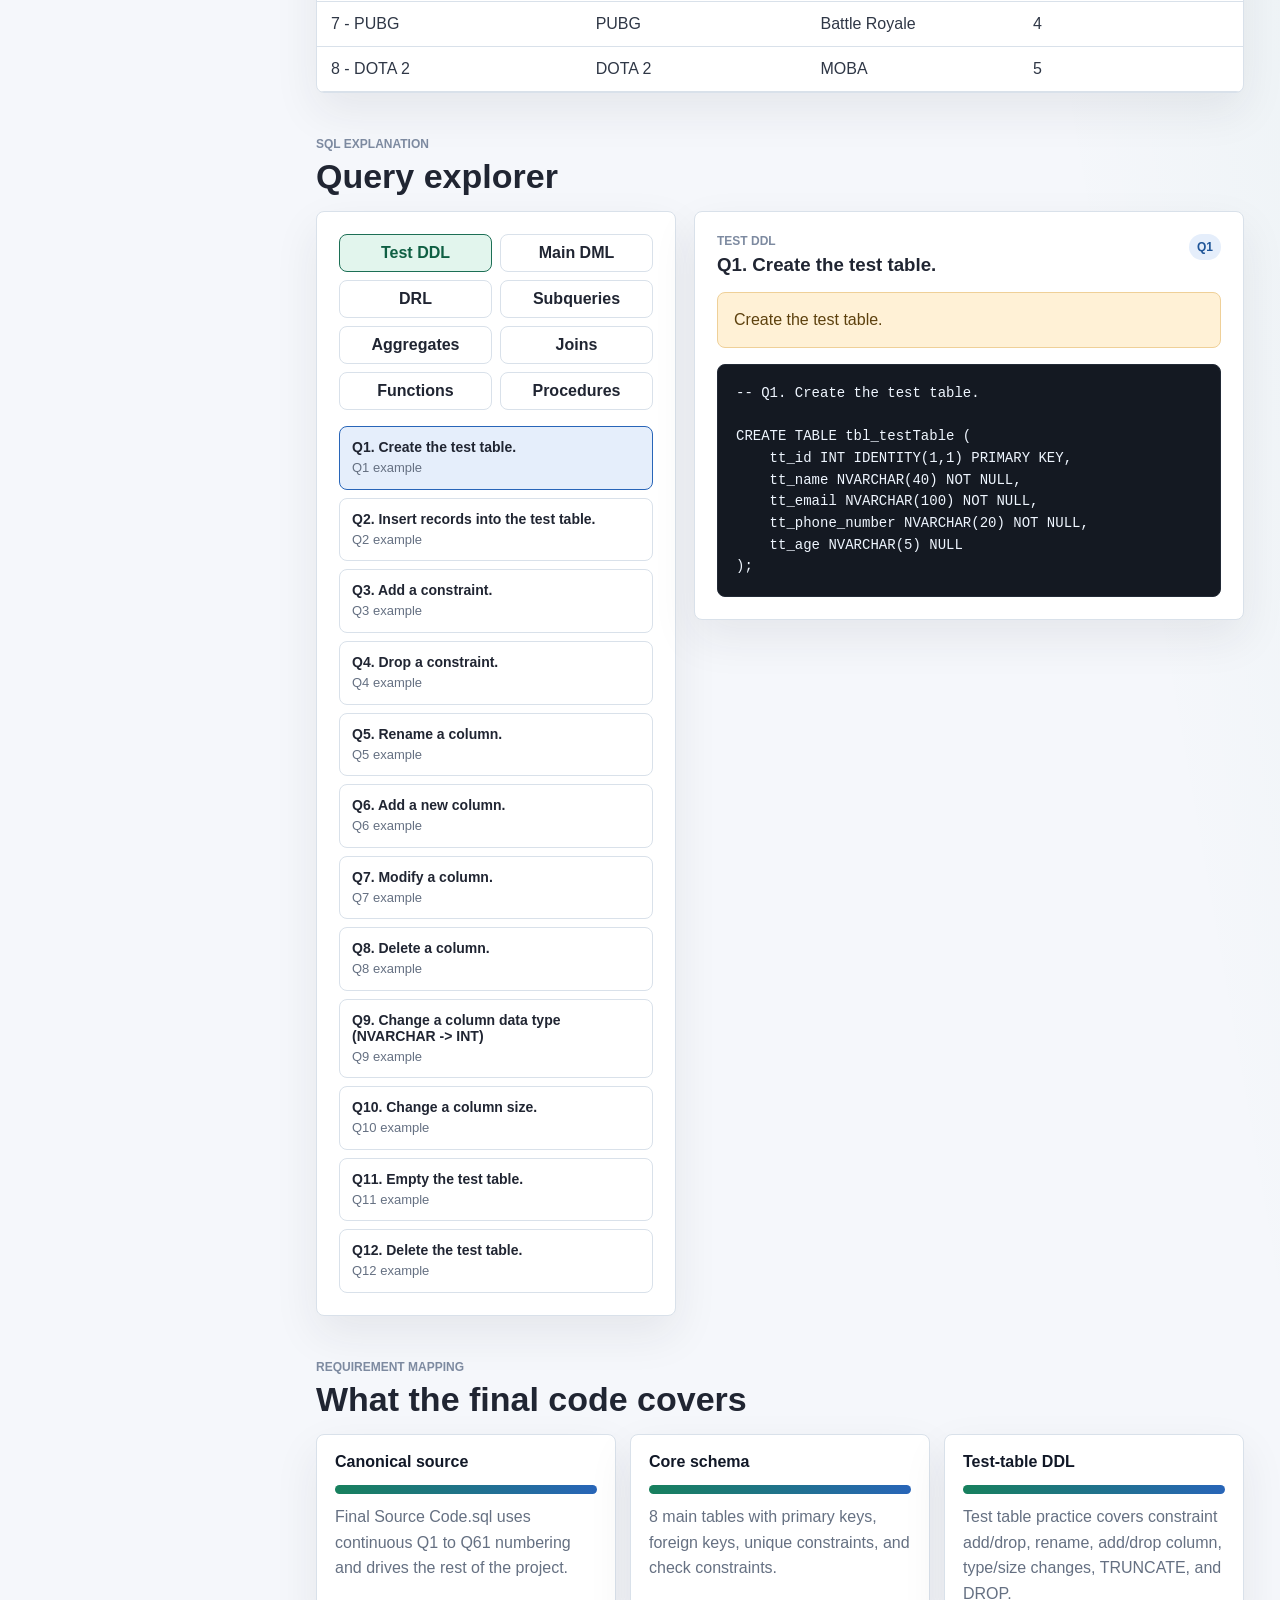
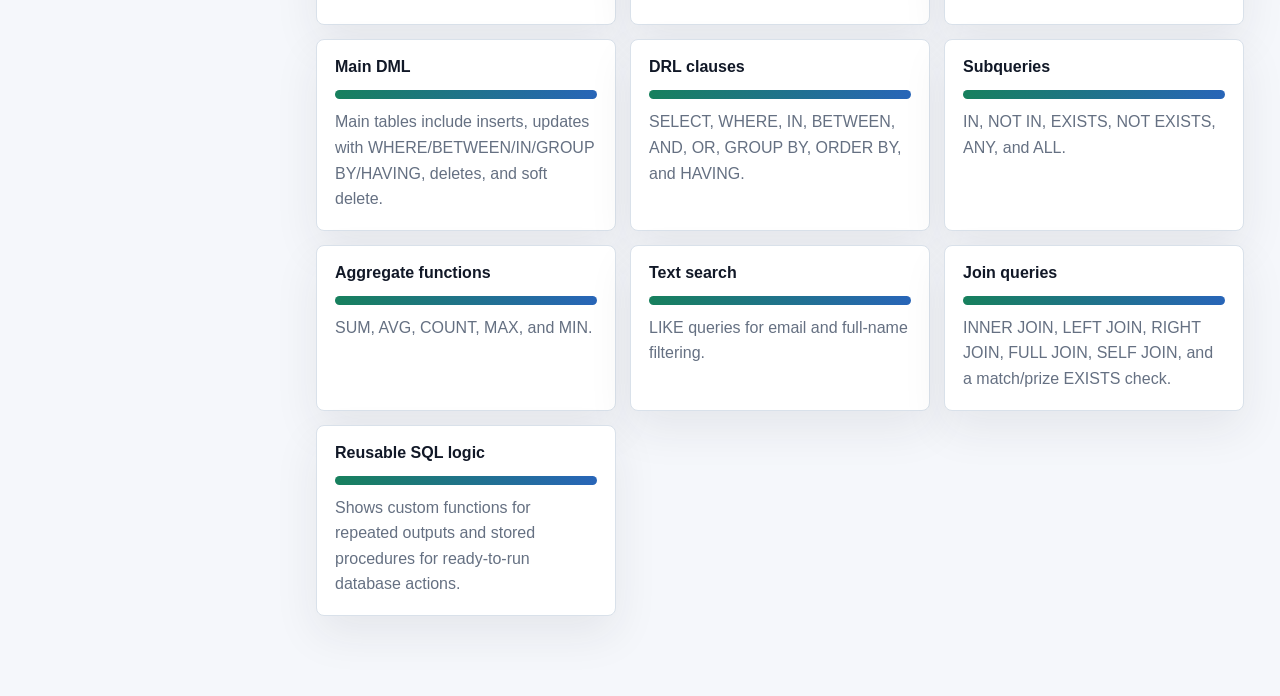
==== commit bf76efea: "Refactor GUI data rendering and layout Improve the static GUI by restructuring in-memory sample data" ====
--- a/gui/index.html
+++ b/gui/index.html
@@ -4,11 +4,13 @@
   <meta charset="UTF-8">
   <meta name="viewport" content="width=device-width, initial-scale=1.0">
   <title>Esports Tournament DBMS GUI</title>
-  <link rel="stylesheet" href="style.css">
+  <link rel="stylesheet" href="style.css?v=7">
 </head>
 <body>
+  <!-- Main app shell: sidebar navigation on the left, project content on the right. -->
   <div class="app-shell">
     <aside class="sidebar" aria-label="Project navigation">
+      <!-- Project title block shown at the top of the sidebar. -->
       <div class="brand">
         <div class="brand-mark">DB</div>
         <div>
@@ -33,6 +35,7 @@
     </aside>
 
     <main class="main">
+      <!-- Overview section: high-level project explanation and quick metrics. -->
       <section id="overview" class="section">
         <div class="topbar">
           <div>
@@ -75,6 +78,7 @@
         </div>
       </section>
 
+      <!-- Schema section: app.js fills the table cards; the two diagram images are static assets. -->
       <section id="schema" class="section">
         <div class="section-heading">
           <p class="eyebrow">Design</p>
@@ -82,7 +86,7 @@
         </div>
 
         <div class="schema-layout">
-          <div class="panel">
+          <div class="panel main-tables-panel">
             <div class="section-heading compact">
               <p class="eyebrow">Main tables</p>
               <h3>Entity purpose</h3>
@@ -90,18 +94,37 @@
             <div class="table-card-grid" id="tableCards"></div>
           </div>
 
-          <div class="panel erd-panel">
-            <div class="section-heading compact">
-              <p class="eyebrow">EERD</p>
-              <h3>Enhanced relationship diagram</h3>
+          <div class="schema-diagram-grid">
+            <div class="panel erd-panel">
+              <div class="section-heading compact">
+                <p class="eyebrow">ERD</p>
+                <h3>Entity relationship diagram</h3>
+              </div>
+              <div class="diagram-body">
+                <div class="diagram-media">
+                  <img src="../Enhanced-ERD/ERD.jpeg" alt="ERD diagram for esports tournament database" class="erd-image" loading="lazy" decoding="async">
+                </div>
+              </div>
             </div>
-            <img src="../Enhanced-ERD/EERD.jpeg" alt="Enhanced EERD diagram for esports tournament database" class="erd-image">
+
+            <div class="panel erd-panel eerd-panel">
+              <div class="section-heading compact">
+                <p class="eyebrow">EERD</p>
+                <h3>Enhanced relationship diagram</h3>
+              </div>
+              <div class="diagram-body eerd-body">
+                <div class="diagram-media">
+                  <img src="../Enhanced-ERD/EERD.jpeg" alt="Enhanced EERD diagram for esports tournament database" class="erd-image" loading="lazy" decoding="async">
+                </div>
+              </div>
+            </div>
           </div>
         </div>
 
         <div class="relationship-grid" id="relationshipGrid"></div>
       </section>
 
+      <!-- Records section: app.js builds table tabs and rows from the sample data object. -->
       <section id="records" class="section">
         <div class="section-heading">
           <p class="eyebrow">Sample data</p>
@@ -123,6 +146,7 @@
         </div>
       </section>
 
+      <!-- Query explorer section: categories and selected SQL snippets are rendered by app.js. -->
       <section id="queries" class="section">
         <div class="section-heading">
           <p class="eyebrow">SQL explanation</p>
@@ -149,6 +173,7 @@
         </div>
       </section>
 
+      <!-- Coverage section: requirement cards show what the final SQL project includes. -->
       <section id="requirements" class="section">
         <div class="section-heading">
           <p class="eyebrow">Requirement mapping</p>
@@ -160,6 +185,6 @@
     </main>
   </div>
 
-  <script src="app.js"></script>
+  <script src="app.js?v=7"></script>
 </body>
 </html>
--- a/gui/style.css
+++ b/gui/style.css
@@ -261,6 +261,7 @@
   border-top: 4px solid var(--violet);
 }
 
+/* Shared grid wrappers for the main page sections. */
 .overview-grid,
 .schema-layout,
 .query-layout {
@@ -273,7 +274,14 @@
 }
 
 .schema-layout {
-  grid-template-columns: minmax(0, 0.95fr) minmax(360px, 1.05fr);
+  grid-template-columns: 1fr;
+  align-items: start;
+}
+
+.schema-diagram-grid {
+  display: grid;
+  grid-template-columns: repeat(2, minmax(0, 1fr));
+  gap: 18px;
   align-items: start;
 }
 
@@ -437,18 +445,31 @@
   color: #563691;
 }
 
+/* Diagram cards use the same media frame so ERD and EERD padding matches. */
 .erd-panel {
   overflow: hidden;
+}
+
+.diagram-body {
+  display: block;
+}
+
+.diagram-media {
+  height: 610px;
+  display: flex;
+  align-items: center;
+  justify-content: center;
+  overflow: hidden;
+  border: 1px solid var(--line);
+  border-radius: var(--radius);
+  background: #ffffff;
 }
 
 .erd-image {
   display: block;
   width: 100%;
-  max-height: 570px;
+  height: 100%;
   object-fit: contain;
-  border: 1px solid var(--line);
-  border-radius: var(--radius);
-  background: #ffffff;
 }
 
 .relationship-grid {
@@ -729,6 +750,7 @@
 
   .overview-grid,
   .schema-layout,
+  .schema-diagram-grid,
   .query-layout {
     grid-template-columns: 1fr;
   }
@@ -787,6 +809,10 @@
     grid-template-columns: 1fr;
   }
 
+  .diagram-media {
+    height: 520px;
+  }
+
   .top-actions,
   .button {
     width: 100%;
